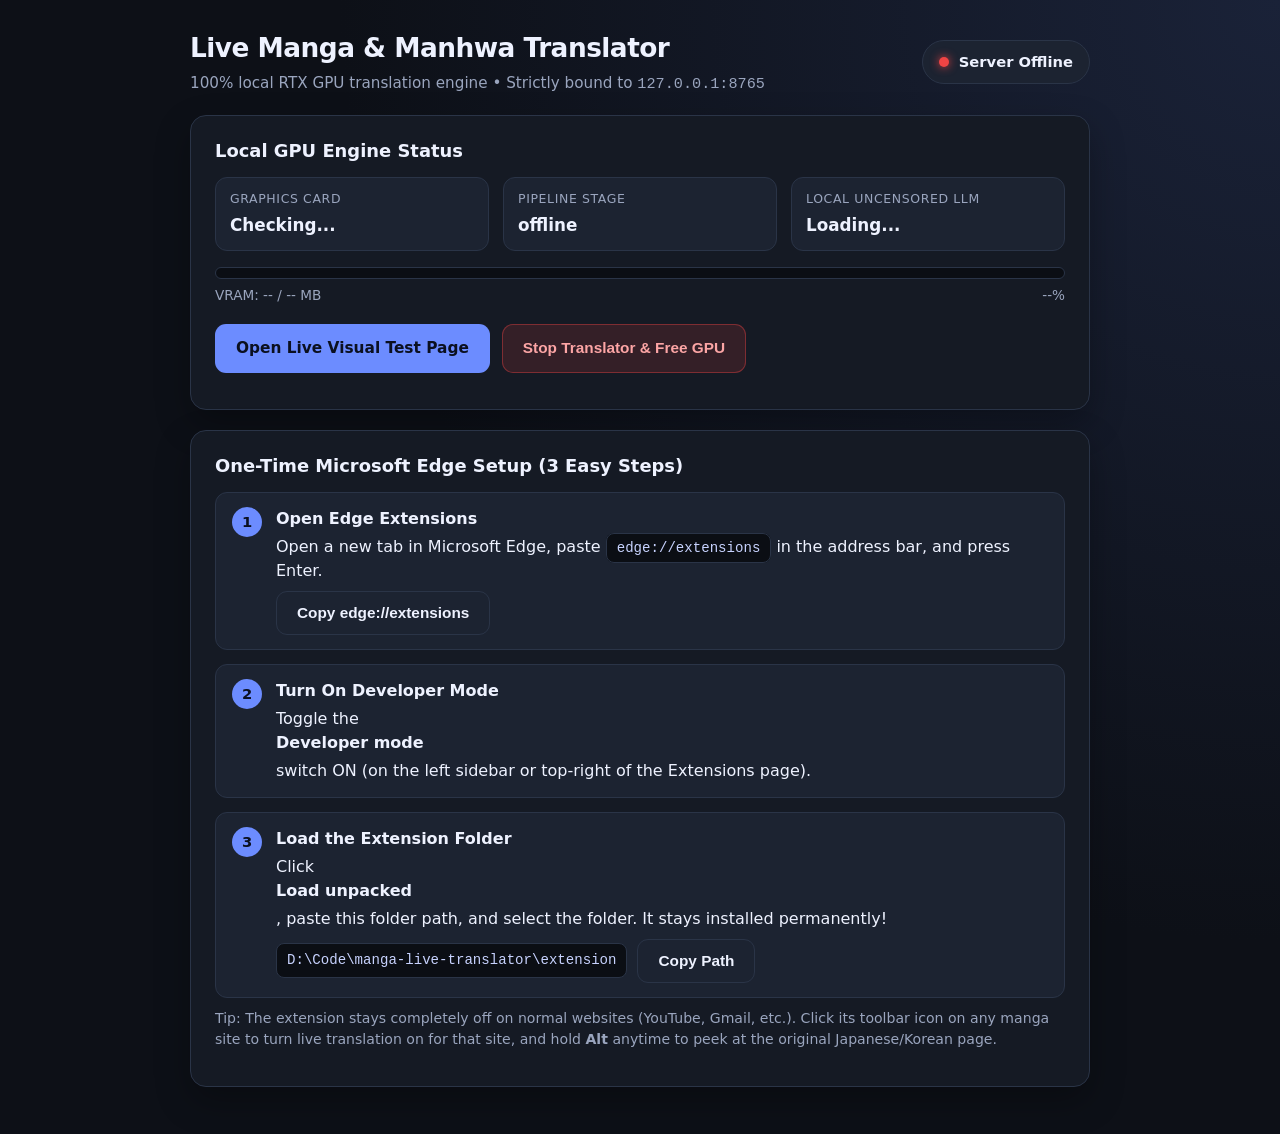
==== server/static/index.html @ 40f9bcbc "feat: build local RTX 3070 live manga & manhwa translator and Edge extension" ====
<!DOCTYPE html>
<html lang="en">
<head>
  <meta charset="UTF-8" />
  <meta name="viewport" content="width=device-width, initial-scale=1.0" />
  <title>Live Manga & Manhwa Translator — Local GPU Engine</title>
  <style>
    :root {
      --bg: #0d1017;
      --surface: #151a24;
      --surface-2: #1c2331;
      --border: #2a3447;
      --text: #eef2ff;
      --muted: #9aa5be;
      --accent: #6c8cff;
      --accent-hover: #85a0ff;
      --green: #22c55e;
      --amber: #f59e0b;
      --red: #ef4444;
    }
    * { box-sizing: border-box; }
    body {
      margin: 0;
      font-family: "Segoe UI", system-ui, -apple-system, sans-serif;
      background: radial-gradient(circle at top right, #1a2238 0%, var(--bg) 55%);
      color: var(--text);
      min-height: 100vh;
      padding: 28px 20px 48px;
      line-height: 1.5;
    }
    .container {
      max-width: 900px;
      margin: 0 auto;
      display: grid;
      gap: 20px;
    }
    header {
      display: flex;
      flex-wrap: wrap;
      align-items: center;
      justify-content: space-between;
      gap: 14px;
    }
    .title-wrap h1 {
      margin: 0;
      font-size: 1.65rem;
      letter-spacing: -0.02em;
    }
    .title-wrap p {
      margin: 4px 0 0;
      color: var(--muted);
      font-size: 0.95rem;
    }
    .status-badge {
      display: inline-flex;
      align-items: center;
      gap: 10px;
      padding: 10px 16px;
      border-radius: 999px;
      font-weight: 600;
      font-size: 0.92rem;
      background: var(--surface-2);
      border: 1px solid var(--border);
    }
    .dot {
      width: 10px;
      height: 10px;
      border-radius: 50%;
      background: var(--amber);
      box-shadow: 0 0 10px currentColor;
    }
    .status-badge.ready .dot { background: var(--green); color: var(--green); }
    .status-badge.loading .dot {
      background: var(--amber);
      color: var(--amber);
      animation: pulse 1.3s ease-in-out infinite;
    }
    .status-badge.offline .dot { background: var(--red); color: var(--red); }
    @keyframes pulse {
      0%, 100% { opacity: 1; transform: scale(1); }
      50% { opacity: 0.45; transform: scale(0.82); }
    }
    .card {
      background: var(--surface);
      border: 1px solid var(--border);
      border-radius: 16px;
      padding: 22px 24px;
      box-shadow: 0 14px 35px rgba(0, 0, 0, 0.28);
    }
    .card h2 {
      margin: 0 0 12px;
      font-size: 1.12rem;
    }
    .gpu-grid {
      display: grid;
      grid-template-columns: repeat(auto-fit, minmax(220px, 1fr));
      gap: 14px;
      margin-bottom: 16px;
    }
    .stat-box {
      background: var(--surface-2);
      border: 1px solid var(--border);
      border-radius: 12px;
      padding: 12px 14px;
    }
    .stat-label {
      font-size: 0.78rem;
      text-transform: uppercase;
      letter-spacing: 0.05em;
      color: var(--muted);
    }
    .stat-value {
      margin-top: 4px;
      font-size: 1.05rem;
      font-weight: 600;
      word-break: break-word;
    }
    .vram-track {
      width: 100%;
      height: 12px;
      background: #0b0e14;
      border-radius: 999px;
      overflow: hidden;
      border: 1px solid var(--border);
    }
    .vram-fill {
      height: 100%;
      width: 0%;
      background: linear-gradient(90deg, #3b82f6, #22c55e);
      transition: width 0.35s ease;
    }
    .vram-caption {
      display: flex;
      justify-content: space-between;
      font-size: 0.85rem;
      color: var(--muted);
      margin-top: 6px;
    }
    .actions {
      display: flex;
      flex-wrap: wrap;
      gap: 12px;
      margin-top: 18px;
    }
    .btn {
      display: inline-flex;
      align-items: center;
      justify-content: center;
      gap: 8px;
      padding: 12px 20px;
      border-radius: 11px;
      font-size: 0.96rem;
      font-weight: 600;
      border: 1px solid transparent;
      cursor: pointer;
      text-decoration: none;
      transition: transform 0.1s ease, background 0.18s ease, border-color 0.18s ease;
    }
    .btn:active { transform: translateY(1px); }
    .btn-primary {
      background: var(--accent);
      color: #0b1020;
    }
    .btn-primary:hover { background: var(--accent-hover); }
    .btn-danger {
      background: rgba(239, 68, 68, 0.14);
      color: #fca5a5;
      border-color: rgba(239, 68, 68, 0.4);
    }
    .btn-danger:hover {
      background: rgba(239, 68, 68, 0.24);
      border-color: rgba(239, 68, 68, 0.7);
    }
    .btn-secondary {
      background: var(--surface-2);
      color: var(--text);
      border-color: var(--border);
    }
    .btn-secondary:hover { border-color: var(--accent); }
    .steps {
      display: grid;
      gap: 14px;
      margin-top: 8px;
    }
    .step {
      display: flex;
      gap: 14px;
      align-items: flex-start;
      background: var(--surface-2);
      border: 1px solid var(--border);
      border-radius: 12px;
      padding: 14px 16px;
    }
    .step-num {
      flex: 0 0 30px;
      height: 30px;
      border-radius: 50%;
      background: var(--accent);
      color: #0b1020;
      font-weight: 700;
      display: grid;
      place-items: center;
      font-size: 0.92rem;
    }
    .step-body { flex: 1; }
    .step-body strong { display: block; margin-bottom: 4px; }
    .copy-row {
      display: flex;
      flex-wrap: wrap;
      align-items: center;
      gap: 10px;
      margin-top: 8px;
    }
    code.path-pill {
      background: #0b0e14;
      border: 1px solid var(--border);
      border-radius: 8px;
      padding: 6px 10px;
      font-family: Consolas, "Courier New", monospace;
      font-size: 0.88rem;
      color: #c7d2fe;
      user-select: all;
    }
    .hint {
      margin-top: 10px;
      font-size: 0.88rem;
      color: var(--muted);
    }
  </style>
</head>
<body>
  <div class="container">
    <header>
      <div class="title-wrap">
        <h1>Live Manga &amp; Manhwa Translator</h1>
        <p>100% local RTX GPU translation engine &bull; Strictly bound to <code>127.0.0.1:8765</code></p>
      </div>
      <div id="status-badge" class="status-badge loading" role="status">
        <span class="dot"></span>
        <span id="status-text">Loading...</span>
      </div>
    </header>

    <section class="card">
      <h2>Local GPU Engine Status</h2>
      <div class="gpu-grid">
        <div class="stat-box">
          <div class="stat-label">Graphics Card</div>
          <div id="gpu-name" class="stat-value">Checking...</div>
        </div>
        <div class="stat-box">
          <div class="stat-label">Pipeline Stage</div>
          <div id="loading-stage" class="stat-value">initializing</div>
        </div>
        <div class="stat-box">
          <div class="stat-label">Local Uncensored LLM</div>
          <div id="llm-model" class="stat-value">Loading...</div>
        </div>
      </div>

      <div class="vram-track" aria-label="GPU VRAM usage">
        <div id="vram-fill" class="vram-fill"></div>
      </div>
      <div class="vram-caption">
        <span id="vram-label">VRAM: -- / -- MB</span>
        <span id="vram-pct">--%</span>
      </div>

      <div class="actions">
        <a class="btn btn-primary" href="/test">Open Live Visual Test Page</a>
        <button id="shutdown-btn" class="btn btn-danger" type="button">Stop Translator &amp; Free GPU</button>
      </div>
      <p id="action-msg" class="hint"></p>
    </section>

    <section class="card">
      <h2>One-Time Microsoft Edge Setup (3 Easy Steps)</h2>
      <div class="steps">
        <div class="step">
          <div class="step-num">1</div>
          <div class="step-body">
            <strong>Open Edge Extensions</strong>
            <span>Open a new tab in Microsoft Edge, paste <code class="path-pill">edge://extensions</code> in the address bar, and press Enter.</span>
            <div class="copy-row">
              <button class="btn btn-secondary copy-btn" type="button" data-copy="edge://extensions">Copy edge://extensions</button>
            </div>
          </div>
        </div>

        <div class="step">
          <div class="step-num">2</div>
          <div class="step-body">
            <strong>Turn On Developer Mode</strong>
            <span>Toggle the <strong>Developer mode</strong> switch ON (on the left sidebar or top-right of the Extensions page).</span>
          </div>
        </div>

        <div class="step">
          <div class="step-num">3</div>
          <div class="step-body">
            <strong>Load the Extension Folder</strong>
            <span>Click <strong>Load unpacked</strong>, paste this folder path, and select the folder. It stays installed permanently!</span>
            <div class="copy-row">
              <code class="path-pill">D:\Code\manga-live-translator\extension</code>
              <button class="btn btn-secondary copy-btn" type="button" data-copy="D:\Code\manga-live-translator\extension">Copy Path</button>
            </div>
          </div>
        </div>
      </div>
      <p class="hint">Tip: The extension stays completely off on normal websites (YouTube, Gmail, etc.). Click its toolbar icon on any manga site to turn live translation on for that site, and hold <strong>Alt</strong> anytime to peek at the original Japanese/Korean page.</p>
    </section>
  </div>

  <script>
    const badge = document.getElementById("status-badge");
    const statusText = document.getElementById("status-text");
    const gpuNameEl = document.getElementById("gpu-name");
    const stageEl = document.getElementById("loading-stage");
    const llmModelEl = document.getElementById("llm-model");
    const vramFill = document.getElementById("vram-fill");
    const vramLabel = document.getElementById("vram-label");
    const vramPct = document.getElementById("vram-pct");
    const shutdownBtn = document.getElementById("shutdown-btn");
    const actionMsg = document.getElementById("action-msg");

    let pollingStopped = false;

    async function refreshHealth() {
      if (pollingStopped) return;
      try {
        const res = await fetch("/health", { cache: "no-store" });
        if (!res.ok) throw new Error("HTTP " + res.status);
        const h = await res.json();

        const shortGpu = (h.gpu_name || "Local GPU").replace("NVIDIA GeForce ", "");
        gpuNameEl.textContent = h.gpu_name || "Unknown GPU";
        stageEl.textContent = h.loading_stage || (h.ready ? "ready" : "loading");
        llmModelEl.textContent = (h.llm_model || "Qwen2.5-7B-Instruct-abliterated") + (h.llm_ready ? " (Active)" : " (Starting)");

        const used = Number(h.vram_used_mb || 0);
        const total = Number(h.vram_total_mb || 0);
        if (total > 0) {
          const pct = Math.min(100, Math.round((used / total) * 100));
          vramFill.style.width = pct + "%";
          vramLabel.textContent = `VRAM: ${used.toLocaleString()} / ${total.toLocaleString()} MB`;
          vramPct.textContent = pct + "%";
        } else {
          vramFill.style.width = "0%";
          vramLabel.textContent = "VRAM: N/A";
          vramPct.textContent = "--";
        }

        if (h.ready) {
          badge.className = "status-badge ready";
          statusText.textContent = `Ready — ${shortGpu} Active`;
        } else if (h.status === "error") {
          badge.className = "status-badge offline";
          statusText.textContent = "Startup Error — Check Console";
        } else {
          badge.className = "status-badge loading";
          statusText.textContent = `Loading... (${h.loading_stage || "starting"})`;
        }
      } catch (err) {
        badge.className = "status-badge offline";
        statusText.textContent = "Server Offline";
        stageEl.textContent = "offline";
      }
    }

    shutdownBtn.addEventListener("click", async () => {
      shutdownBtn.disabled = true;
      actionMsg.textContent = "Stopping local GPU engine and releasing 100% of VRAM...";
      try {
        await fetch("/shutdown", { method: "POST" });
        pollingStopped = true;
        badge.className = "status-badge offline";
        statusText.textContent = "Stopped — GPU VRAM Freed";
        vramFill.style.width = "0%";
        actionMsg.textContent = "Translator stopped cleanly. Use 'Start Manga Translator.bat' whenever you want to read again.";
      } catch (err) {
        actionMsg.textContent = "Server already stopped.";
        badge.className = "status-badge offline";
        statusText.textContent = "Server Offline";
      }
    });

    document.querySelectorAll(".copy-btn").forEach((btn) => {
      btn.addEventListener("click", async () => {
        const value = btn.getAttribute("data-copy") || "";
        const original = btn.textContent;
        try {
          await navigator.clipboard.writeText(value);
          btn.textContent = "Copied!";
        } catch {
          btn.textContent = "Select & Ctrl+C";
        }
        setTimeout(() => { btn.textContent = original; }, 1600);
      });
    });

    refreshHealth();
    setInterval(refreshHealth, 1500);
  </script>
</body>
</html>
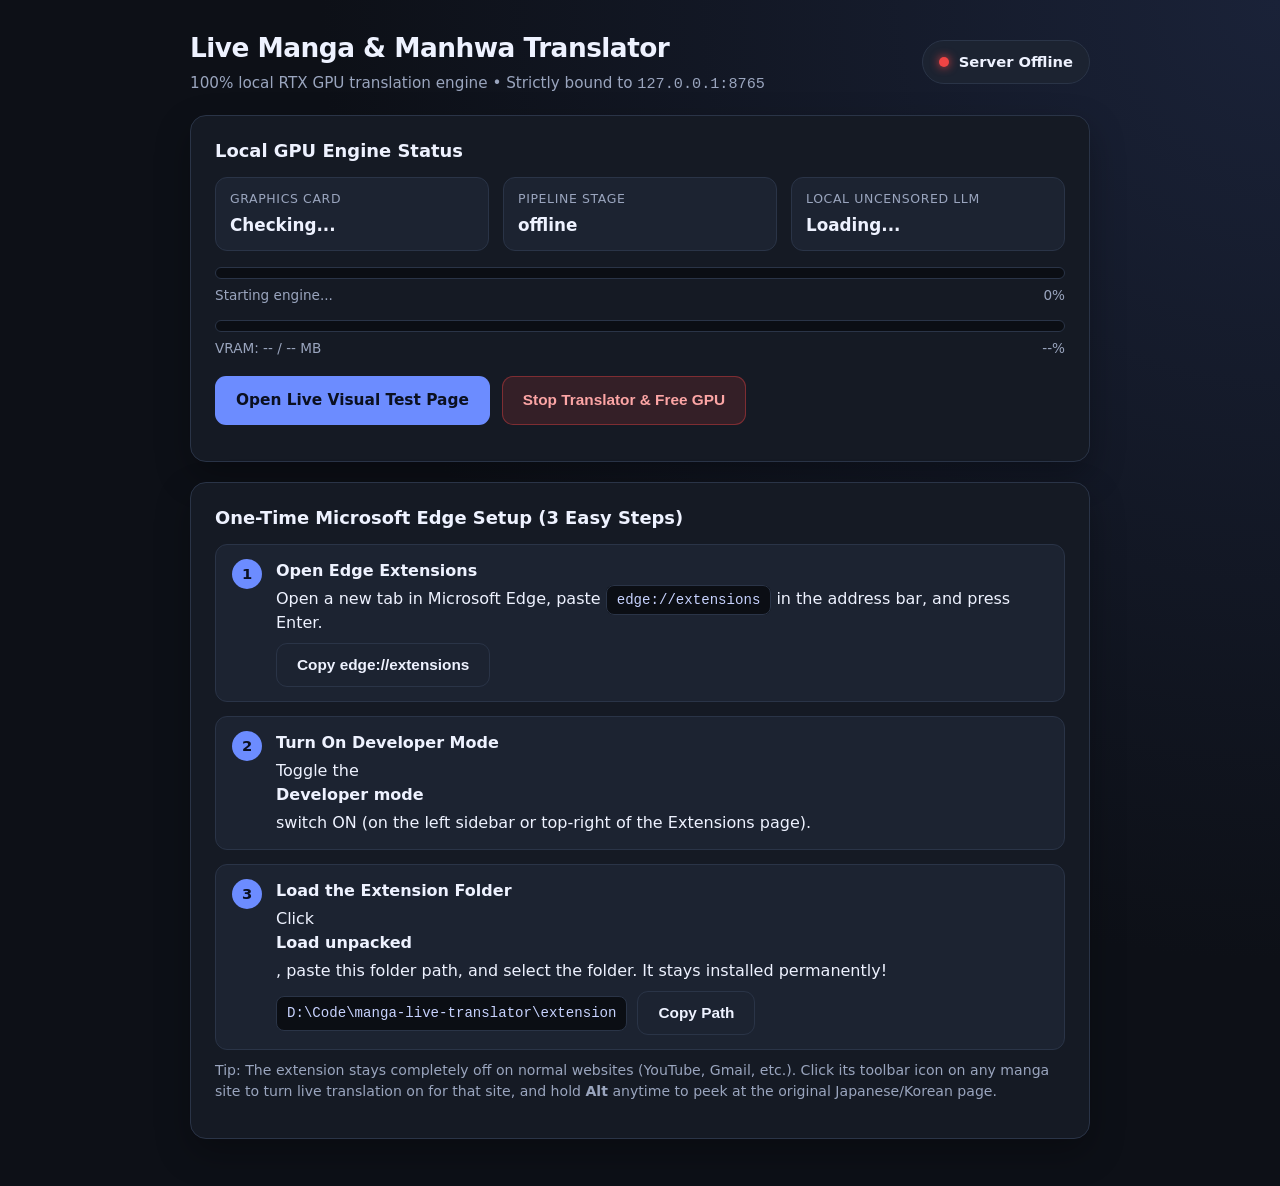
==== commit 701f683b: "Add startup and page translation percentage progress indicators (v1.4.0)" ====
--- a/server/static/index.html
+++ b/server/static/index.html
@@ -250,11 +250,21 @@
         </div>
         <div class="stat-box">
           <div class="stat-label">Pipeline Stage</div>
-          <div id="loading-stage" class="stat-value">initializing</div>
+          <div id="loading-stage" class="stat-value">initializing (0%)</div>
         </div>
         <div class="stat-box">
           <div class="stat-label">Local Uncensored LLM</div>
           <div id="llm-model" class="stat-value">Loading...</div>
+        </div>
+      </div>
+
+      <div id="loading-progress-wrap" style="margin-bottom: 14px;">
+        <div class="vram-track" aria-label="Model loading progress">
+          <div id="loading-fill" class="vram-fill" style="background: linear-gradient(90deg, #f59e0b, #6c8cff);"></div>
+        </div>
+        <div class="vram-caption">
+          <span id="loading-detail">Starting engine...</span>
+          <span id="loading-pct">0%</span>
         </div>
       </div>
 
@@ -316,6 +326,10 @@
     const statusText = document.getElementById("status-text");
     const gpuNameEl = document.getElementById("gpu-name");
     const stageEl = document.getElementById("loading-stage");
+    const loadingProgressWrap = document.getElementById("loading-progress-wrap");
+    const loadingFill = document.getElementById("loading-fill");
+    const loadingDetailEl = document.getElementById("loading-detail");
+    const loadingPctEl = document.getElementById("loading-pct");
     const llmModelEl = document.getElementById("llm-model");
     const vramFill = document.getElementById("vram-fill");
     const vramLabel = document.getElementById("vram-label");
@@ -333,35 +347,56 @@
         const h = await res.json();
 
         const shortGpu = (h.gpu_name || "Local GPU").replace("NVIDIA GeForce ", "");
+        const stageBase = h.loading_stage || (h.ready ? "ready" : "loading");
+        const detail = (h.loading_detail || "").trim();
+        const rawPct = h.loading_progress;
+        const pct = Number.isFinite(Number(rawPct))
+          ? Math.max(0, Math.min(100, Math.round(Number(rawPct))))
+          : (h.ready && stageBase !== "restarting_llm" ? 100 : 0);
+        const isLoading = !h.ready || stageBase === "restarting_llm";
+
         gpuNameEl.textContent = h.gpu_name || "Unknown GPU";
-        stageEl.textContent = h.loading_stage || (h.ready ? "ready" : "loading");
+        stageEl.textContent = isLoading
+          ? `${stageBase} (${pct}%)${detail ? " — " + detail : ""}`
+          : `${stageBase} (${pct}%)`;
         llmModelEl.textContent = (h.llm_model || "Qwen2.5-7B-Instruct-abliterated") + (h.llm_ready ? " (Active)" : " (Starting)");
+
+        if (loadingProgressWrap) {
+          loadingProgressWrap.style.display = isLoading || h.status === "error" ? "" : "none";
+          loadingFill.style.width = pct + "%";
+          loadingDetailEl.textContent = detail || stageBase;
+          loadingPctEl.textContent = pct + "%";
+        }
 
         const used = Number(h.vram_used_mb || 0);
         const total = Number(h.vram_total_mb || 0);
         if (total > 0) {
-          const pct = Math.min(100, Math.round((used / total) * 100));
-          vramFill.style.width = pct + "%";
+          const vramPercent = Math.min(100, Math.round((used / total) * 100));
+          vramFill.style.width = vramPercent + "%";
           vramLabel.textContent = `VRAM: ${used.toLocaleString()} / ${total.toLocaleString()} MB`;
-          vramPct.textContent = pct + "%";
+          vramPct.textContent = vramPercent + "%";
         } else {
           vramFill.style.width = "0%";
           vramLabel.textContent = "VRAM: N/A";
           vramPct.textContent = "--";
         }
 
-        if (h.ready) {
+        if (h.status === "error") {
+          badge.className = "status-badge offline";
+          badge.title = detail || stageBase;
+          statusText.textContent = `Startup Error (${pct}%) — Check Console`;
+        } else if (h.ready && stageBase !== "restarting_llm") {
           badge.className = "status-badge ready";
+          badge.title = detail || "Ready";
           statusText.textContent = `Ready — ${shortGpu} Active`;
-        } else if (h.status === "error") {
-          badge.className = "status-badge offline";
-          statusText.textContent = "Startup Error — Check Console";
         } else {
           badge.className = "status-badge loading";
-          statusText.textContent = `Loading... (${h.loading_stage || "starting"})`;
+          badge.title = detail || stageBase;
+          statusText.textContent = `Loading ${pct}% — ${detail || stageBase}`;
         }
       } catch (err) {
         badge.className = "status-badge offline";
+        badge.title = "";
         statusText.textContent = "Server Offline";
         stageEl.textContent = "offline";
       }
